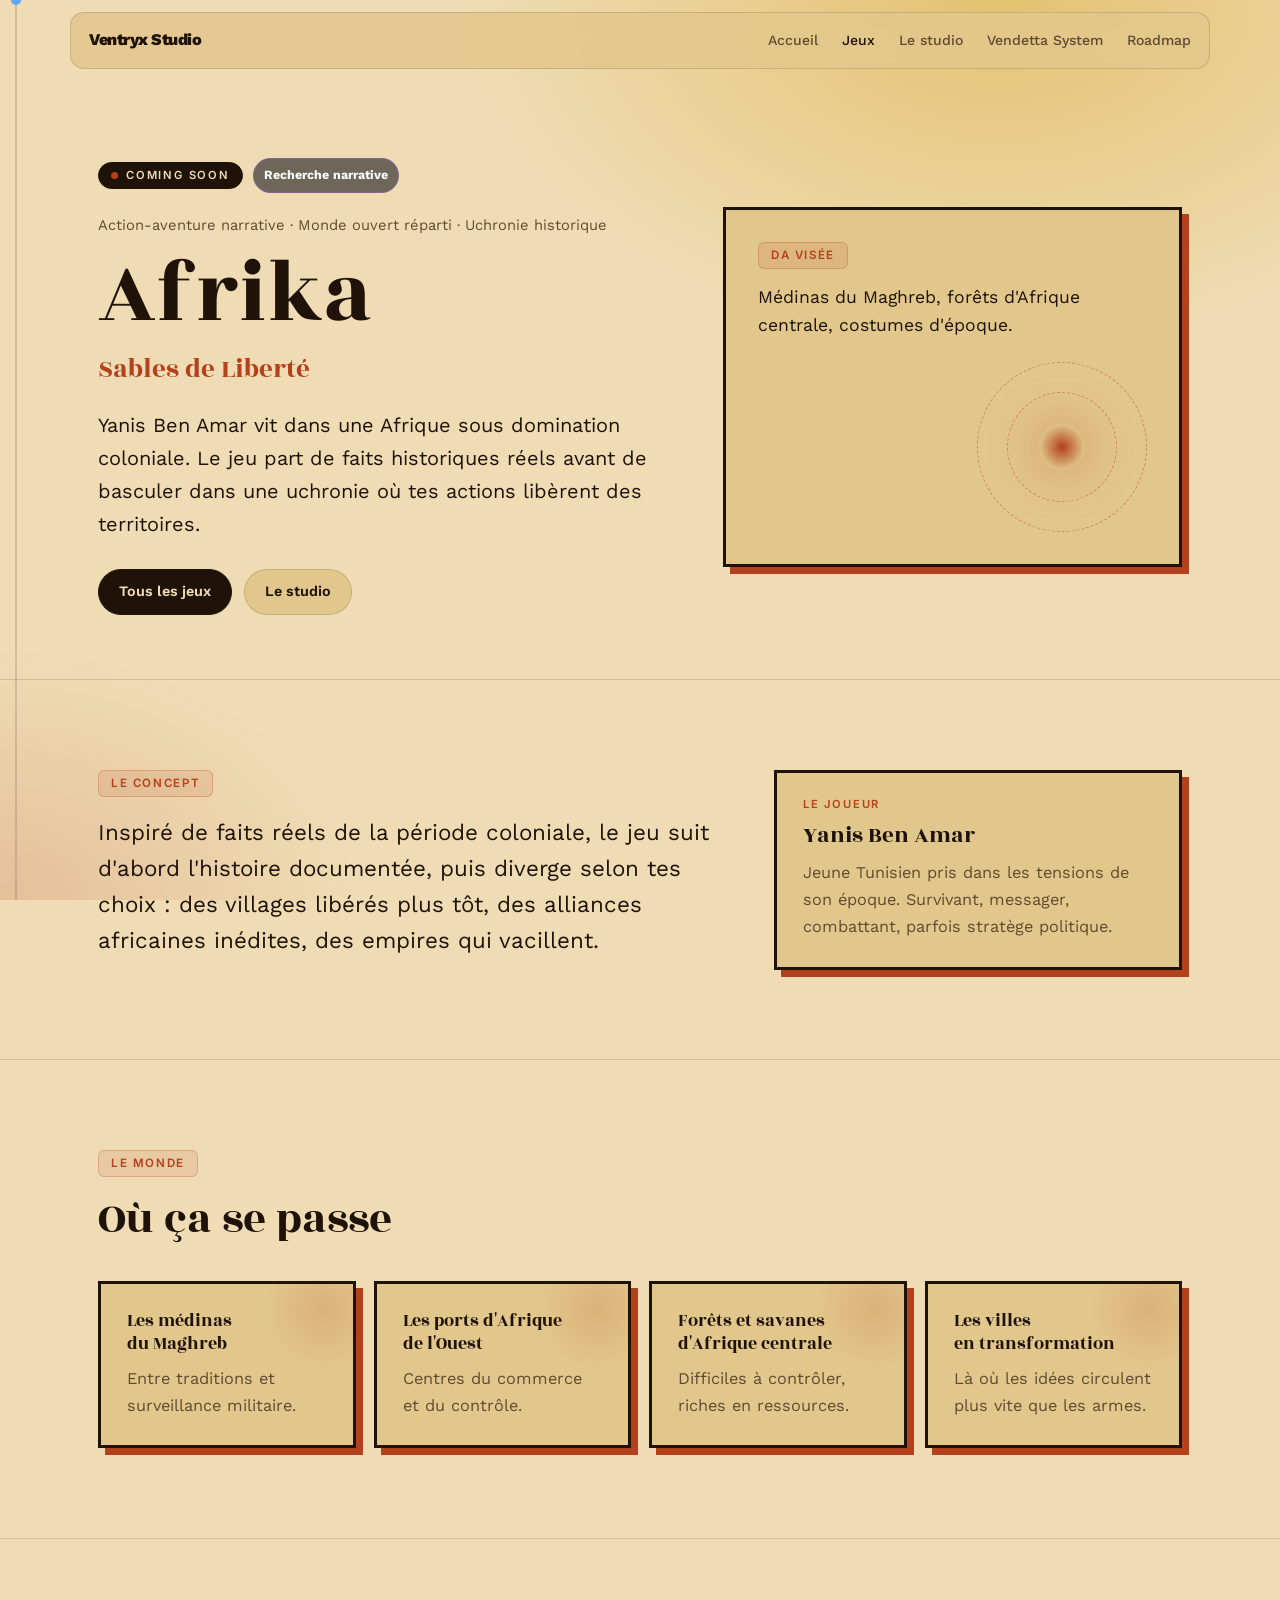
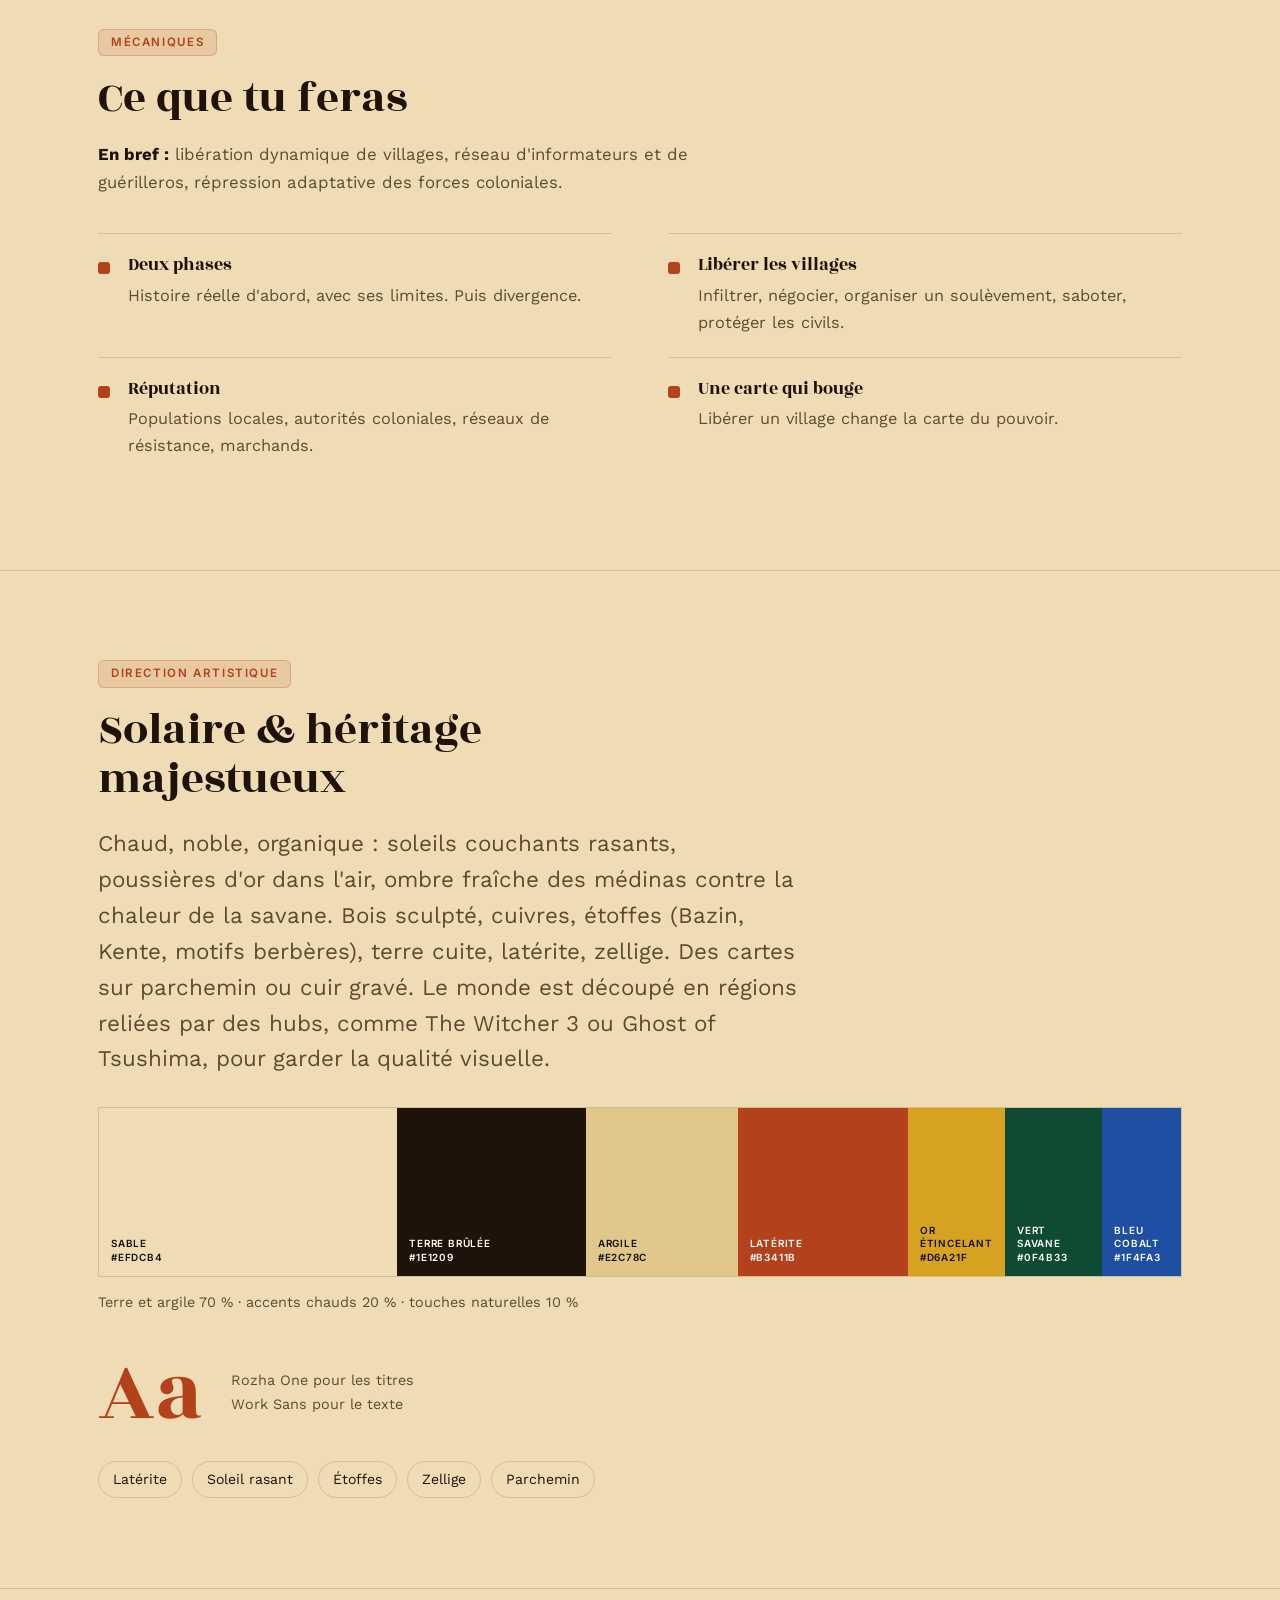
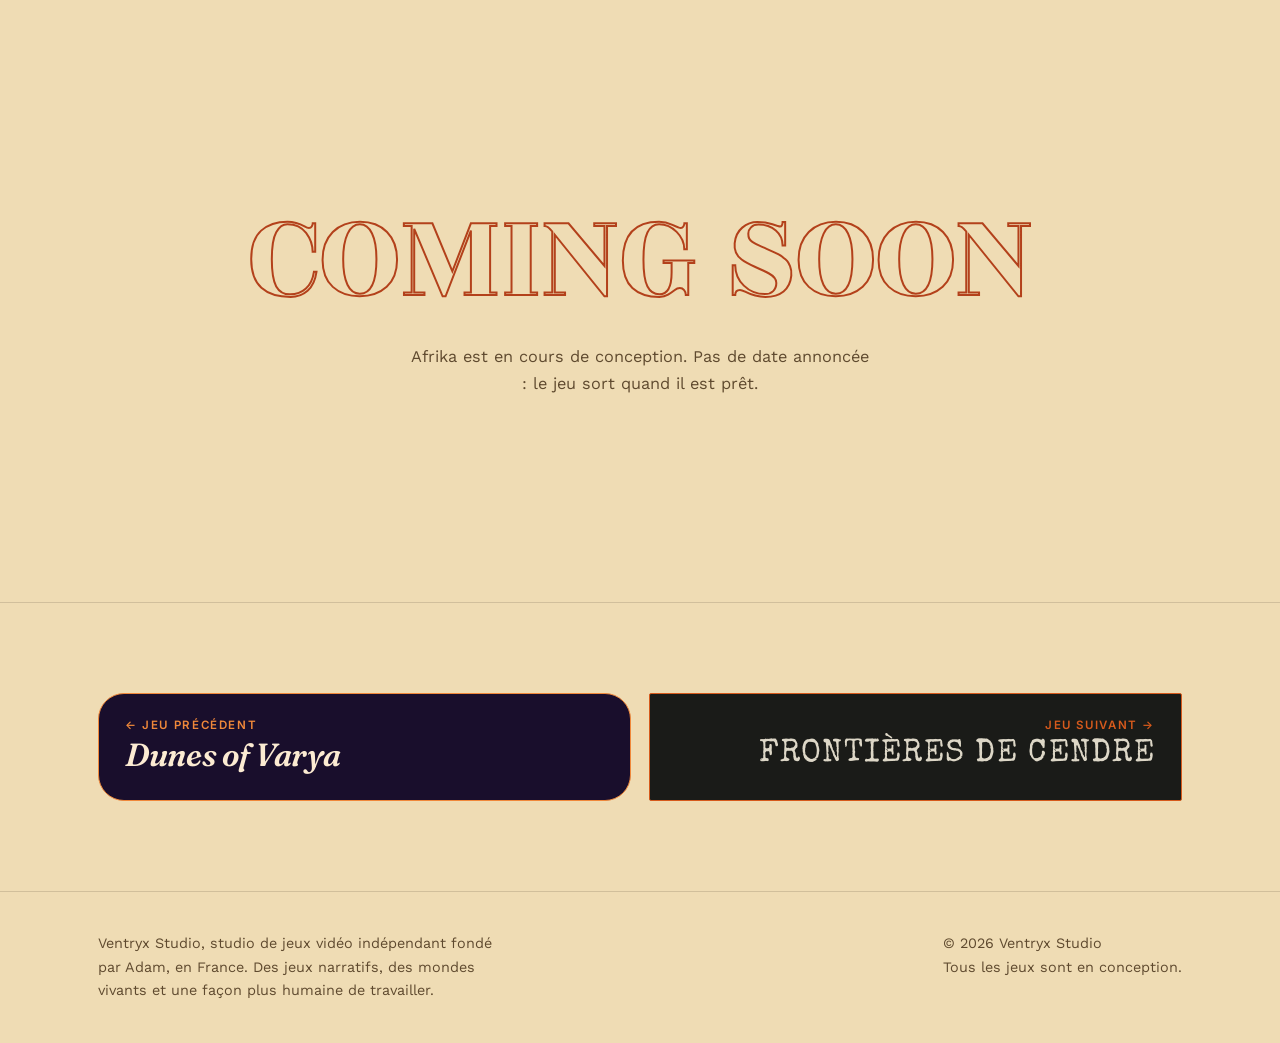
==== afrika.html @ 3425110d "release: v1.0.0 - Lancement initial du site Ventryx Studio" ====
<!doctype html>
<html lang="fr"><head><meta charset="utf-8"><meta name="viewport" content="width=device-width,initial-scale=1,viewport-fit=cover"><title>Afrika · Ventryx Studio</title>
<meta name="description" content="Yanis Ben Amar vit dans une Afrique sous domination coloniale. Le jeu part de faits historiques réels avant de basculer dans une uchronie où tes actions libèrent des territoires.">
<link rel="preconnect" href="https://fonts.googleapis.com"><link rel="preconnect" href="https://fonts.gstatic.com" crossorigin>
<link rel="stylesheet" href="https://fonts.googleapis.com/css2?family=Inter:wght@400;500;600;700;800&family=Playfair+Display:ital,wght@0,900;1,900&family=Barlow:wght@400;500;600&family=Cinzel:wght@600;800&family=EB+Garamond:wght@400;500&family=Marcellus&family=Amiri:wght@400;700&family=Rozha+One&family=Work+Sans:wght@400;500;600&family=Fraunces:ital,opsz,wght@0,9..144,600;1,9..144,600&family=Manrope:wght@400;500;700&family=Special+Elite&family=Source+Serif+4:wght@400;600&family=DotGothic16&family=Zen+Kaku+Gothic+New:wght@400;500;700&family=Syncopate:wght@700&family=Instrument+Sans:wght@400;500;600&display=swap">
<link rel="stylesheet" href="style.css">
</head><body class="t-afrika"><div class="thread" aria-hidden="true"><i></i><b></b></div><div class="bubbles" aria-hidden="true"></div><div class="atmo" aria-hidden="true"></div><header class="top"><div class="wrap"><a class="brand" href="index.html">Ventryx Studio</a><nav class="nav" aria-label="Navigation"><a href="index.html">Accueil</a><a href="index.html#jeux" aria-current="page">Jeux</a><a href="studio.html">Le studio</a><a href="studio.html#vendetta">Vendetta System</a><a href="studio.html#roadmap">Roadmap</a></nav></div></header>
<main>
<section class="wrap hero">
 <div><div class="row"><span class="pill cs">Coming soon</span><span class="st world">Recherche narrative</span></div>
 <p class="genre">Action-aventure narrative · Monde ouvert réparti · Uchronie historique</p>
 <h1 class="title">Afrika</h1><p class="sub">Sables de Liberté</p>
 <p class="pitch">Yanis Ben Amar vit dans une Afrique sous domination coloniale. Le jeu part de faits historiques réels avant de basculer dans une uchronie où tes actions libèrent des territoires.</p>
 <div class="btns"><a class="btn main" href="index.html#jeux">Tous les jeux</a><a class="btn" href="studio.html">Le studio</a></div></div>
 <aside class="panel"><span class="eyebrow lab">DA visée</span><q>Médinas du Maghreb, forêts d&#x27;Afrique centrale, costumes d&#x27;époque.</q><div class="fx" aria-hidden="true"><span class="r1"></span><span class="r2"></span><span class="core"></span></div></aside>
</section>
<section class="sec"><div class="wrap two">
 <div class="reveal"><span class="eyebrow label">Le concept</span><p class="lead">Inspiré de faits réels de la période coloniale, le jeu suit d&#x27;abord l&#x27;histoire documentée, puis diverge selon tes choix : des villages libérés plus tôt, des alliances africaines inédites, des empires qui vacillent.</p></div>
 <div class="box reveal"><h3>Le joueur</h3><strong>Yanis Ben Amar</strong><p>Jeune Tunisien pris dans les tensions de son époque. Survivant, messager, combattant, parfois stratège politique.</p></div>
</div></section>
<section class="sec"><div class="wrap"><span class="eyebrow label">Le monde</span><h2 class="h2">Où ça se passe</h2><div class="grid"><article class="card reveal"><h3>Les médinas du Maghreb</h3><p>Entre traditions et surveillance militaire.</p></article><article class="card reveal"><h3>Les ports d&#x27;Afrique de l&#x27;Ouest</h3><p>Centres du commerce et du contrôle.</p></article><article class="card reveal"><h3>Forêts et savanes d&#x27;Afrique centrale</h3><p>Difficiles à contrôler, riches en ressources.</p></article><article class="card reveal"><h3>Les villes en transformation</h3><p>Là où les idées circulent plus vite que les armes.</p></article></div></div></section>
<section class="sec"><div class="wrap"><span class="eyebrow label">Mécaniques</span><h2 class="h2">Ce que tu feras</h2><p class="mech"><strong>En bref :</strong> libération dynamique de villages, réseau d&#x27;informateurs et de guérilleros, répression adaptative des forces coloniales.</p><ul class="pillars"><li class="reveal"><div><b>Deux phases</b><span>Histoire réelle d&#x27;abord, avec ses limites. Puis divergence.</span></div></li><li class="reveal"><div><b>Libérer les villages</b><span>Infiltrer, négocier, organiser un soulèvement, saboter, protéger les civils.</span></div></li><li class="reveal"><div><b>Réputation</b><span>Populations locales, autorités coloniales, réseaux de résistance, marchands.</span></div></li><li class="reveal"><div><b>Une carte qui bouge</b><span>Libérer un village change la carte du pouvoir.</span></div></li></ul></div></section>
<section class="sec"><div class="wrap"><span class="eyebrow label">Direction artistique</span><h2 class="h2">Solaire &amp; héritage majestueux</h2>
 <p class="lead reveal" style="margin-top:22px;color:var(--mute)">Chaud, noble, organique : soleils couchants rasants, poussières d&#x27;or dans l&#x27;air, ombre fraîche des médinas contre la chaleur de la savane. Bois sculpté, cuivres, étoffes (Bazin, Kente, motifs berbères), terre cuite, latérite, zellige. Des cartes sur parchemin ou cuir gravé. Le monde est découpé en régions reliées par des hubs, comme The Witcher 3 ou Ghost of Tsushima, pour garder la qualité visuelle.</p>
 <div class="sw" role="list" aria-label="Palette"><div style="--w:30;background:#efdcb4;color:#111"><span>Sable</span><span>#efdcb4</span></div><div style="--w:18;background:#1e1209;color:#fff"><span>Terre brûlée</span><span>#1e1209</span></div><div style="--w:14;background:#e2c78c;color:#111"><span>Argile</span><span>#e2c78c</span></div><div style="--w:16;background:#b3411b;color:#fff"><span>Latérite</span><span>#b3411b</span></div><div style="--w:8;background:#d6a21f;color:#111"><span>Or étincelant</span><span>#d6a21f</span></div><div style="--w:8;background:#0f4b33;color:#fff"><span>Vert savane</span><span>#0f4b33</span></div><div style="--w:6;background:#1f4fa3;color:#fff"><span>Bleu cobalt</span><span>#1f4fa3</span></div></div><p class="split">Terre et argile 70 % · accents chauds 20 % · touches naturelles 10 %</p>
 <div class="spec-type"><div class="aa">Aa</div><div class="fn">Rozha One pour les titres<br>Work Sans pour le texte</div></div><div class="chips"><span>Latérite</span><span>Soleil rasant</span><span>Étoffes</span><span>Zellige</span><span>Parchemin</span></div></div></section>
<section class="sec"><div class="wrap soon"><p class="big">Coming soon</p><p>Afrika est en cours de conception. Pas de date annoncée : le jeu sort quand il est prêt.</p></div></section>
<section class="sec"><div class="wrap adj"><a href="dunes-of-varya.html" style="--bg:#190e2c;--bg2:#2a1748;--fg:#fcebd2;--mute:#bda6b9;--a1:#f0883a;--a2:#ffcf6b;--line:color-mix(in srgb,#fcebd2 14%,transparent);--f-display:'Fraunces',Georgia,serif;--f-body:'Manrope',Georgia,serif;--r:26px;--bd:1px solid color-mix(in srgb,var(--a2) 28%,transparent);--tt:none;--ls:-.01em;--fw:600;--fs:italic"><span class="mono">← Jeu précédent</span><strong>Dunes of Varya</strong></a><a href="frontieres-de-cendre.html" style="--bg:#1a1b18;--bg2:#262720;--fg:#ddd7c7;--mute:#928f7f;--a1:#d65a1c;--a2:#8f9560;--line:color-mix(in srgb,#ddd7c7 14%,transparent);--f-display:'Special Elite',Georgia,serif;--f-body:'Source Serif 4',Georgia,serif;--r:2px;--bd:1px dashed color-mix(in srgb,var(--fg) 40%,transparent);--tt:uppercase;--ls:.04em;--fw:400;--fs:normal"><span class="mono">Jeu suivant →</span><strong>Frontières de Cendre</strong></a></div></section>
</main><footer class="foot"><div class="wrap"><p>Ventryx Studio, studio de jeux vidéo indépendant fondé par Adam, en France. Des jeux narratifs, des mondes vivants et une façon plus humaine de travailler.</p><p>© 2026 Ventryx Studio<br>Tous les jeux sont en conception.</p></div></footer><script src="app.js"></script></body></html>
---- style.css ----
/* DA du studio = celle du portfolio : noir mat, Inter, cartes sobres, pastilles de statut */
:root{color-scheme:dark;--bg:#09090b;--bg2:#18181b;--fg:#fafafa;--mute:#a1a1aa;--line:#27272a;--a1:#60a5fa;--a2:#fafafa;--thread:#60a5fa;
--f-display:'Inter',system-ui,sans-serif;--f-body:'Inter',system-ui,sans-serif;--r:12px;--bd:1px solid var(--line);--tt:none;--ls:-.02em;--fw:800;--fs:normal}
*{box-sizing:border-box}
html{scroll-behavior:smooth}
body{margin:0;background:var(--bg);color:var(--fg);font:400 1.02rem/1.65 var(--f-body);-webkit-font-smoothing:antialiased;overflow-x:hidden;position:relative}
a{color:inherit;text-decoration:none}
:focus-visible{outline:2px solid var(--a1);outline-offset:3px}
.wrap{max-width:1180px;margin-inline:auto;padding-inline:clamp(22px,5vw,48px);position:relative;z-index:2}
.mono,.eyebrow{font:600 .72rem/1 'Inter',sans-serif;letter-spacing:.14em;text-transform:uppercase}
.eyebrow{display:inline-flex;padding:7px 12px;border-radius:6px;background:color-mix(in srgb,var(--a1) 12%,transparent);color:var(--a1);border:1px solid color-mix(in srgb,var(--a1) 25%,transparent);width:fit-content}
.thread{position:fixed;z-index:60;left:clamp(6px,1.2vw,16px);top:0;bottom:0;width:2px;background:var(--line);pointer-events:none}
.thread i{position:absolute;left:0;top:0;width:100%;height:var(--p,0%);background:var(--thread);box-shadow:0 0 14px var(--thread)}
.thread b{position:absolute;left:-4px;top:var(--p,0%);width:10px;height:10px;border-radius:50%;background:var(--thread);transform:translateY(-5px)}
.atmo{position:absolute;inset:0 0 auto 0;height:100vh;max-height:900px;pointer-events:none;z-index:0;overflow:hidden}
.bubbles{position:fixed;inset:0;pointer-events:none;z-index:1;overflow:hidden}
.bubble{position:absolute;bottom:-80px;border-radius:50%;background:radial-gradient(circle at 32% 28%,rgba(255,255,255,.13),rgba(255,255,255,.02) 62%,transparent 72%);border:1px solid color-mix(in srgb,var(--a1) 40%,transparent);animation:rise linear infinite;will-change:transform}
@keyframes rise{0%{transform:translate3d(0,0,0)}50%{transform:translate3d(var(--dx,20px),-60vh,0)}100%{transform:translate3d(calc(var(--dx,20px)*-.6),-125vh,0)}}
.top{position:sticky;top:env(safe-area-inset-top,0px);z-index:50;padding:12px 0}
.top .wrap{display:flex;align-items:center;justify-content:space-between;gap:16px;flex-wrap:wrap;background:color-mix(in srgb,var(--bg2) 86%,transparent);backdrop-filter:blur(12px);border:1px solid var(--line);border-radius:14px;padding:10px 18px;max-width:calc(1180px - 40px);width:calc(100% - 32px)}
.brand{font-weight:800;letter-spacing:-.03em;white-space:nowrap}
.nav{display:flex;gap:clamp(12px,2.4vw,24px);flex-wrap:wrap}
.nav a{font-size:.88rem;font-weight:500;color:var(--mute);padding-block:6px;transition:color .2s}
.nav a:hover,.nav a[aria-current]{color:var(--fg)}
.st{display:inline-flex;align-items:center;padding:6px 10px;border-radius:999px;font-weight:700;font-size:.78rem;border:1px solid var(--line);background:rgba(24,24,27,.6);color:#fafafa;white-space:nowrap}
.st.priority{border-color:rgba(216,107,60,.6)}.st.search{border-color:rgba(90,120,220,.55)}.st.world{border-color:rgba(140,100,200,.55)}.st.code{border-color:rgba(33,143,80,.5)}.st.hw{border-color:rgba(60,130,170,.55)}.st.learning{border-color:rgba(120,120,120,.55)}
.pill.cs{display:inline-flex;align-items:center;gap:8px;font:600 .7rem/1 'Inter',sans-serif;letter-spacing:.16em;text-transform:uppercase;border:1px solid var(--a1);color:var(--a1);padding:7px 12px;border-radius:999px;white-space:nowrap}
.pill.cs::before{content:"";width:7px;height:7px;border-radius:50%;background:var(--a1);animation:pulse 2s ease-in-out infinite}
@keyframes pulse{50%{opacity:.25}}
@keyframes spin{to{transform:rotate(360deg)}}
.title,.h2,.card h3{font-family:var(--f-display);text-transform:var(--tt);letter-spacing:var(--ls);font-weight:var(--fw);font-style:var(--fs);text-wrap:balance;margin:0}
.hero{display:grid;grid-template-columns:minmax(0,1.1fr) minmax(0,.9fr);gap:clamp(28px,5vw,64px);align-items:center;padding-block:clamp(36px,6vw,80px) clamp(36px,5vw,64px)}
.hero .row{display:flex;gap:10px;align-items:center;flex-wrap:wrap;margin-bottom:20px}
.genre{color:var(--mute);font-size:.92rem;margin:0 0 14px}
.title{font-size:clamp(2.5rem,7.4vw,5.6rem);line-height:.98;overflow-wrap:anywhere}
.sub{font:var(--fw) clamp(1.1rem,2.6vw,1.7rem)/1.2 var(--f-display);font-style:var(--fs);text-transform:var(--tt);letter-spacing:var(--ls);color:var(--a1);margin:14px 0 0}
.pitch{font-size:clamp(1.05rem,1.8vw,1.25rem);max-width:46ch;margin:24px 0 0;color:var(--fg)}
.btns{display:flex;gap:12px;flex-wrap:wrap;margin-top:28px}
.btn{display:inline-flex;align-items:center;min-height:46px;padding:0 20px;border-radius:999px;border:1px solid var(--line);background:var(--bg2);font-weight:600;font-size:.9rem;transition:transform .25s,border-color .25s}
.btn.main{background:var(--fg);color:var(--bg);border-color:var(--fg)}
.btn:hover{transform:translateY(-2px);border-color:var(--a1)}
.panel{position:relative;background:var(--bg2);border:var(--bd);border-radius:var(--r);padding:clamp(22px,3vw,32px);overflow:hidden;min-width:0}
.panel .lab{color:var(--a1);margin-bottom:14px;display:block}
.panel q{display:block;font-size:1.1rem;line-height:1.6;quotes:none}
.panel p{margin:16px 0 0;color:var(--mute);font-size:.92rem}
.fx{position:relative;height:170px;margin-top:22px}
.fx span{position:absolute;border-radius:50%}
.r1{inset:0 0 0 auto;width:170px;border:1px solid color-mix(in srgb,var(--a1) 45%,transparent);animation:spin 30s linear infinite}
.r2{inset:30px 30px 30px auto;width:110px;border:1px solid color-mix(in srgb,var(--a1) 45%,transparent);animation:spin 20s linear infinite reverse}
.core{inset:62px 62px 62px auto;width:46px;background:radial-gradient(circle,var(--a1),transparent 72%);box-shadow:0 0 50px color-mix(in srgb,var(--a1) 45%,transparent)}
.sec{border-top:1px solid var(--line);padding-block:clamp(44px,7vw,92px)}
.label{display:block;margin-bottom:18px}
.h2{font-size:clamp(1.6rem,4vw,2.8rem);line-height:1.1;max-width:24ch}
.lead{font-size:clamp(1.1rem,2vw,1.4rem);line-height:1.6;max-width:50ch;margin:0}
.two{display:grid;grid-template-columns:minmax(0,1.5fr) minmax(0,1fr);gap:clamp(28px,5vw,72px);align-items:start}
.box,.card{background:var(--bg2);border:var(--bd);border-radius:var(--r);padding:26px;min-width:0;position:relative;overflow:hidden}
.box h3{font:600 .7rem/1 'Inter',sans-serif;letter-spacing:.16em;text-transform:uppercase;color:var(--a1);margin:0 0 12px}
.box strong{display:block;font:var(--fw) 1.45rem/1.2 var(--f-display);font-style:var(--fs);text-transform:var(--tt);letter-spacing:var(--ls);margin-bottom:10px}
.box p,.card p{margin:0;color:var(--mute)}
.grid{display:grid;grid-template-columns:repeat(auto-fit,minmax(min(100%,250px),1fr));gap:18px;margin-top:36px}
.card h3{font-size:1.15rem;line-height:1.25;margin:0 0 10px}
.card::after{content:"";position:absolute;right:-30px;top:-34px;width:120px;height:120px;border-radius:50%;background:radial-gradient(circle,color-mix(in srgb,var(--a1) 24%,transparent),transparent 70%);transition:transform .5s,opacity .5s;opacity:.7;pointer-events:none}
.card:hover::after{transform:scale(1.6);opacity:1}
.card,.box{transition:transform .35s ease,border-color .3s,box-shadow .35s}
.card:hover{transform:translateY(-5px);border-color:var(--a1);box-shadow:0 14px 34px -14px rgba(0,0,0,.6)}
.js .reveal{opacity:0;transform:translateY(26px)}
.js .reveal.in{opacity:1;transform:none;transition:opacity .7s ease var(--d,0s),transform .7s ease var(--d,0s),border-color .3s,box-shadow .35s}
.js .reveal.in:hover{transform:translateY(-5px)}
.pillars{list-style:none;margin:36px 0 0;padding:0;display:grid;grid-template-columns:repeat(auto-fit,minmax(min(100%,420px),1fr));gap:0 56px}
.pillars li{padding-block:20px;border-top:1px solid var(--line);display:grid;grid-template-columns:auto minmax(0,1fr);gap:18px;transition:padding-left .3s}
.pillars li:hover{padding-left:10px}
.pillars li::before{content:"";width:12px;height:12px;margin-top:.5em;background:var(--a1);border-radius:3px;transition:transform .4s}
.pillars li:hover::before{transform:rotate(90deg) scale(1.3)}
.pillars b{display:block;font:var(--fw) 1.1rem/1.3 var(--f-display);font-style:var(--fs);text-transform:var(--tt);letter-spacing:var(--ls);margin-bottom:6px}
.pillars span{color:var(--mute)}
.mech{font-size:1.05rem;color:var(--mute);max-width:60ch;margin:18px 0 0}
.mech strong{color:var(--fg)}
.sw{display:flex;gap:0;border:1px solid var(--line);margin-top:30px;min-height:170px}
.sw div{flex:var(--w) 1 0;min-width:0;padding:12px;display:flex;flex-direction:column;justify-content:flex-end;gap:2px;font:600 .62rem/1.3 'Inter',sans-serif;letter-spacing:.08em;text-transform:uppercase;overflow-wrap:anywhere;transition:flex-grow .5s cubic-bezier(.2,.8,.2,1)}
.sw div:hover{flex-grow:calc(var(--w)*2.4)}
.split{margin:14px 0 0;color:var(--mute);font-size:.9rem}
.spec-type{margin-top:34px;display:flex;gap:28px;align-items:center;flex-wrap:wrap}
.spec-type .aa{font:var(--fw) clamp(3rem,8vw,5.5rem)/1 var(--f-display);font-style:var(--fs);color:var(--a1)}
.spec-type .fn{color:var(--mute);font-size:.9rem}
.chips{display:flex;gap:10px;flex-wrap:wrap;margin-top:24px}
.chips span{border:1px solid var(--line);padding:6px 14px;border-radius:999px;font-size:.88rem;transition:transform .25s,border-color .25s,background .25s}
.chips span:hover{transform:translateY(-3px);border-color:var(--a1);background:color-mix(in srgb,var(--a1) 12%,transparent)}
.soon{text-align:center;padding-block:clamp(54px,9vw,120px)}
.soon .big{font:var(--fw) clamp(2.6rem,10vw,8rem)/1 var(--f-display);font-style:var(--fs);letter-spacing:var(--ls);text-transform:uppercase;color:transparent;-webkit-text-stroke:2px var(--a1);margin:0;overflow-wrap:anywhere}
.soon p{max-width:46ch;margin:22px auto 0;color:var(--mute)}
.soon .note{max-width:60ch;margin-top:26px;padding:16px 20px;border:1px solid var(--line);border-radius:var(--r);font-size:.92rem;text-align:left}
.vtag{display:inline-block;margin-top:22px;font:600 .68rem/1 'Inter',sans-serif;letter-spacing:.14em;text-transform:uppercase;color:var(--a2);border:1px solid color-mix(in srgb,var(--a2) 50%,transparent);padding:7px 10px;border-radius:6px}
.adj{display:grid;grid-template-columns:repeat(2,minmax(0,1fr));gap:18px}
.adj a{display:flex;flex-direction:column;gap:6px;padding:26px;background:var(--bg);color:var(--fg);border:1px solid var(--a1);border-radius:var(--r);min-width:0;transition:transform .25s}
.adj a:hover{transform:translateY(-4px)}
.adj a .mono{color:var(--a1)}
.adj a strong{font:var(--fw) clamp(1.3rem,3vw,2rem)/1.15 var(--f-display);text-transform:var(--tt);letter-spacing:var(--ls);font-style:var(--fs);overflow-wrap:anywhere}
.adj a:last-child{text-align:right;align-items:flex-end}
.foot{border-top:1px solid var(--line);padding-block:40px;color:var(--mute);font-size:.9rem;position:relative;z-index:2}
.foot .wrap{display:flex;gap:24px;justify-content:space-between;flex-wrap:wrap}
.foot p{margin:0;max-width:46ch}
/* accueil + studio */
.h-hero{padding-block:clamp(48px,8vw,100px) clamp(30px,5vw,56px)}
.hh{display:grid;grid-template-columns:minmax(0,1.3fr) minmax(0,.7fr);gap:clamp(24px,4vw,56px);align-items:center}
.h-hero h1,.studio-hero h1{font:800 clamp(2.2rem,6.8vw,5.4rem)/1 'Inter',sans-serif;letter-spacing:-.045em;margin:22px 0 0;text-wrap:balance;max-width:16ch}
.h-hero h1 em{font-style:normal;color:var(--a1)}
.h-hero p.t,.studio-hero p.t{font-size:clamp(1.05rem,1.9vw,1.3rem);max-width:46ch;margin:26px 0 0;color:var(--mute)}
.metrics{display:grid;grid-template-columns:repeat(3,minmax(0,1fr));gap:14px;margin-top:34px}
.metric{background:var(--bg2);border:1px solid var(--line);border-radius:12px;padding:16px;transition:transform .3s,border-color .3s}
.metric:hover{transform:translateY(-4px);border-color:#3f3f46}
.metric strong{display:block;font-size:1.8rem;letter-spacing:-.03em}
.metric span{color:var(--mute);font-size:.85rem}
.gg{display:grid;grid-template-columns:repeat(auto-fit,minmax(min(100%,330px),1fr));gap:20px;margin-top:22px}
.gg.one{grid-template-columns:minmax(0,1fr)}
.grp{margin:44px 0 0;font:700 1.15rem 'Inter',sans-serif;letter-spacing:-.02em}
.gcard{position:relative;display:flex;flex-direction:column;gap:12px;padding:26px;background:radial-gradient(70% 60% at 0 0,color-mix(in srgb,var(--a1) 18%,transparent),transparent 70%),var(--bg);color:var(--fg);border:1px solid color-mix(in srgb,var(--a1) 35%,transparent);border-radius:14px;overflow:hidden;min-width:0;transition:transform .3s,border-color .3s,box-shadow .3s}
.gcard:hover{transform:translateY(-6px);border-color:var(--a1);box-shadow:0 16px 40px -16px color-mix(in srgb,var(--a1) 50%,transparent)}
.gcard .gt{font:var(--fw) clamp(1.5rem,3vw,2.1rem)/1.08 var(--f-display);font-style:var(--fs);text-transform:var(--tt);letter-spacing:var(--ls);overflow-wrap:anywhere}
.gcard .gt small{display:block;font-size:.6em;color:var(--a1);margin-top:4px}
.gcard .tg{font:600 .72rem/1.4 'Inter',sans-serif;letter-spacing:.1em;text-transform:uppercase;color:var(--a1)}
.gcard p{margin:0;color:var(--fg);opacity:.86;font-size:.96rem}
.gcard .meta{font-size:.88rem;opacity:.7}
.gcard .meta b{opacity:1;color:var(--fg)}
.gcard .go{margin-top:auto;font-weight:700;font-size:.88rem;color:var(--a1);transition:letter-spacing .3s}
.gcard:hover .go{letter-spacing:.06em}
.gcard .top2{display:flex;gap:8px;flex-wrap:wrap;align-items:center}
.band{background:var(--bg2);border-block:1px solid var(--line)}
.h2.s,.sec .h2.s{font-family:'Inter',sans-serif;font-weight:800;letter-spacing:-.035em;text-transform:none;font-style:normal}
.three{display:grid;grid-template-columns:repeat(auto-fit,minmax(min(100%,270px),1fr));gap:18px;margin-top:34px}
.three .card h3{font:700 1.1rem/1.25 'Inter',sans-serif;letter-spacing:-.01em;text-transform:none;font-style:normal}
.tl{list-style:none;margin:36px 0 0;padding:0;display:grid;gap:12px}
.tl li{display:grid;grid-template-columns:minmax(90px,150px) minmax(0,1fr);gap:20px;padding:20px 22px;border:1px solid var(--line);border-radius:12px;background:var(--bg2);transition:border-color .3s,transform .3s}
.tl li:hover{border-color:var(--a1);transform:translateX(6px)}
.tl li.now{border-color:var(--a1)}
.tl h3{font:700 1.1rem/1.2 'Inter',sans-serif;margin:0 0 6px;letter-spacing:-.01em}
.tl p{margin:0;color:var(--mute)}
.tl .y{font:800 1.6rem/1 'Inter',sans-serif;color:var(--a1);letter-spacing:-.03em}
.list{list-style:none;padding:0;margin:18px 0 0;display:grid;gap:10px}
.list li{padding:12px 14px;border:1px solid var(--line);border-radius:8px;color:var(--mute);font-size:.95rem}
.vgrid{display:grid;grid-template-columns:repeat(auto-fit,minmax(min(100%,300px),1fr));gap:18px;margin-top:28px}
.studio-hero{padding-block:clamp(48px,8vw,100px) clamp(30px,5vw,52px)}
@media (max-width:860px){
 .hero,.two,.hh{grid-template-columns:minmax(0,1fr)}
 .tl li{grid-template-columns:minmax(0,1fr);gap:6px}
 .adj{grid-template-columns:minmax(0,1fr)}.adj a:last-child{text-align:left;align-items:flex-start}
 .metrics{grid-template-columns:minmax(0,1fr)}
 .sw{flex-direction:column;min-height:0}.sw div{flex:none;min-height:56px;flex-direction:row;align-items:center;justify-content:space-between}.sw div:hover{flex-grow:0}
}
@media (prefers-reduced-motion:reduce){*,*::before,*::after{animation:none!important;transition:none!important;scroll-behavior:auto!important}.bubbles{display:none}.js .reveal{opacity:1;transform:none}}
.t-survivor-club .bubbles{display:none}
.t-afrika .bubble{border-color:rgba(30,18,9,.35);background:radial-gradient(circle at 32% 28%,rgba(255,255,255,.35),transparent 70%)}
.t-dunes-of-varya .bubble,.t-frontieres-de-cendre .bubble{border:0;width:5px!important;height:5px!important;background:var(--a1);opacity:.5}
.t-survivor-club{--bg:#06080a;--bg2:#11171a;--fg:#e4eef1;--mute:#7f929b;--a1:#6fd3c5;--a2:#ff3f6b;--line:color-mix(in srgb,#e4eef1 14%,transparent);--f-display:'DotGothic16',system-ui,sans-serif;--f-body:'Zen Kaku Gothic New',system-ui,sans-serif;--r:0;--bd:1px solid color-mix(in srgb,var(--a1) 35%,transparent);--tt:none;--ls:.02em;--fw:400;--fs:normal}

.t-survivor-club .title{text-shadow:3px 0 var(--a2),-3px 0 var(--a1);animation:glitch 4.5s steps(1) infinite}
@keyframes glitch{0%,92%,100%{text-shadow:3px 0 var(--a2),-3px 0 var(--a1);transform:none}93%{text-shadow:-7px 0 var(--a2),7px 0 var(--a1);transform:translateX(3px)}95%{text-shadow:6px 2px var(--a2),-6px -2px var(--a1);transform:translateX(-4px)}97%{transform:none}}
.t-survivor-club::after{content:"";position:fixed;inset:0;pointer-events:none;z-index:40;background:repeating-linear-gradient(0deg,rgba(255,255,255,.03) 0 1px,transparent 1px 3px)}
.t-survivor-club .atmo{background-image:url("data:image/svg+xml;utf8,<svg xmlns='http://www.w3.org/2000/svg' width='220' height='220'><filter id='n'><feTurbulence type='fractalNoise' baseFrequency='.6' numOctaves='3'/><feColorMatrix values='0 0 0 0 .5 0 0 0 0 .55 0 0 0 0 .55 0 0 0 .55 0'/></filter><rect width='220' height='220' filter='url(%23n)'/></svg>");background-color:#06080a;opacity:.5}
.t-survivor-club .atmo::before{content:"";position:absolute;left:0;right:0;top:0;height:36vh;background:linear-gradient(180deg,rgba(111,211,197,.22),transparent);animation:tube 5s steps(1) infinite}
@keyframes tube{0%,100%{opacity:1}6%{opacity:.2}8%{opacity:1}42%{opacity:.9}44%{opacity:.1}46%{opacity:1}70%{opacity:.6}}
.t-survivor-club .card{background-image:repeating-linear-gradient(0deg,rgba(111,211,197,.035) 0 1px,transparent 1px 4px)}
.t-survivor-club .fx{display:none}
.cctv{position:relative;min-height:230px;border:1px solid var(--a1);background:linear-gradient(180deg,#0b1210,#05080a);overflow:hidden;margin-top:6px}
.cctv::before{content:"";position:absolute;left:0;right:0;height:34px;background:linear-gradient(180deg,transparent,rgba(255,255,255,.1),transparent);animation:track 5s linear infinite}
@keyframes track{from{top:-40px}to{top:100%}}
.cctv .cam,.cctv .rec,.cctv .ts{position:absolute;font:400 .85rem var(--f-display);letter-spacing:.12em;color:var(--fg)}
.cctv .cam{left:14px;top:12px}.cctv .rec{right:14px;top:12px;color:var(--a2)}.cctv .rec::before{content:"● ";animation:blink 1.2s steps(1) infinite}
.cctv .ts{left:14px;bottom:12px;color:var(--mute)}
@keyframes blink{50%{opacity:0}}
.exit{position:absolute;right:18px;bottom:16px;border:2px solid var(--a1);color:var(--a1);padding:6px 14px;font:400 1.5rem var(--f-display);letter-spacing:.2em;text-shadow:0 0 12px var(--a1);box-shadow:0 0 18px rgba(111,211,197,.35),inset 0 0 12px rgba(111,211,197,.25);animation:tube 6s steps(1) infinite}
.t-ordre-d-alamut{--bg:#091413;--bg2:#112220;--fg:#efe7d3;--mute:#8fa7a1;--a1:#d0a64c;--a2:#b02a22;--line:color-mix(in srgb,#efe7d3 14%,transparent);--f-display:'Marcellus',Georgia,serif;--f-body:'Amiri',Georgia,serif;--r:0;--bd:0;--tt:uppercase;--ls:.1em;--fw:400;--fs:normal}

.t-ordre-d-alamut .card,.t-ordre-d-alamut .box{clip-path:polygon(16px 0,calc(100% - 16px) 0,100% 16px,100% calc(100% - 16px),calc(100% - 16px) 100%,16px 100%,0 calc(100% - 16px),0 16px);box-shadow:inset 0 0 0 1px color-mix(in srgb,var(--a1) 55%,transparent)}
.t-ordre-d-alamut .atmo{background:linear-gradient(rgba(143,163,173,.05) 1px,transparent 1px) 0 0/100% 56px,linear-gradient(90deg,rgba(143,163,173,.05) 1px,transparent 1px) 0 0/56px 100%,radial-gradient(60% 50% at 20% 0,rgba(208,166,76,.14),transparent 70%)}
.t-ordre-d-alamut .r1,.t-ordre-d-alamut .r2{border-radius:0;animation:spin 24s linear infinite}.t-ordre-d-alamut .r2{animation-direction:reverse;transform:rotate(45deg)}
.t-ordre-d-alamut .core{border-radius:0;transform:rotate(45deg)}
.t-vampires-decree{--bg:#12040a;--bg2:#210a14;--fg:#f1e6e0;--mute:#a58a92;--a1:#d01a35;--a2:#dcd2c2;--line:color-mix(in srgb,#f1e6e0 14%,transparent);--f-display:'Cinzel',Georgia,serif;--f-body:'EB Garamond',Georgia,serif;--r:2px;--bd:1px solid color-mix(in srgb,var(--a1) 45%,transparent);--tt:uppercase;--ls:.08em;--fw:800;--fs:normal}

.t-vampires-decree .atmo{background:radial-gradient(70% 60% at 50% 110%,rgba(208,26,53,.22),transparent 70%)}
.t-vampires-decree .atmo::before,.t-vampires-decree .atmo::after{content:"";position:absolute;width:70vw;height:46vh;border-radius:50%;filter:blur(70px);background:rgba(220,210,194,.07);animation:fog 26s ease-in-out infinite alternate}
.t-vampires-decree .atmo::before{top:6%;left:-20%}.t-vampires-decree .atmo::after{top:30%;right:-25%;animation-duration:34s;animation-direction:alternate-reverse}
@keyframes fog{to{transform:translateX(24vw)}}
.t-vampires-decree .r1,.t-vampires-decree .r2{border-color:var(--a1)}
.t-lawbreaker{--bg:#0a0b10;--bg2:#14161f;--fg:#efe9dc;--mute:#9a968c;--a1:#dcae3f;--a2:#d3213f;--line:color-mix(in srgb,#efe9dc 14%,transparent);--f-display:'Playfair Display',system-ui,sans-serif;--f-body:'Barlow',system-ui,sans-serif;--r:0;--bd:3px double color-mix(in srgb,var(--a1) 50%,transparent);--tt:uppercase;--ls:.03em;--fw:900;--fs:normal}

.t-lawbreaker .atmo{background:repeating-linear-gradient(172deg,transparent 0 46px,rgba(220,174,63,.05) 46px 52px),radial-gradient(60% 50% at 85% 0,rgba(220,174,63,.14),transparent 70%)}
.t-extraction-museum{--bg:#0c0d10;--bg2:#17191d;--fg:#efebe0;--mute:#8e8f8b;--a1:#ff3030;--a2:#c2a66a;--line:color-mix(in srgb,#efebe0 14%,transparent);--f-display:'Syncopate',system-ui,sans-serif;--f-body:'Instrument Sans',system-ui,sans-serif;--r:0;--bd:1px solid color-mix(in srgb,var(--a2) 55%,transparent);--tt:uppercase;--ls:.05em;--fw:700;--fs:normal}

.t-extraction-museum .title{font-size:clamp(1.9rem,5.4vw,4.4rem)}
.t-extraction-museum .card h3::after{content:"";display:block;width:34px;height:2px;background:var(--a1);margin-top:12px}
.t-extraction-museum .atmo{background:radial-gradient(50% 40% at 50% 0,rgba(239,235,224,.08),transparent 70%)}
.t-extraction-museum .atmo::before,.t-extraction-museum .atmo::after{content:"";position:absolute;left:-10%;right:-10%;height:2px;background:linear-gradient(90deg,transparent,var(--a1),transparent);box-shadow:0 0 14px var(--a1);opacity:.7;top:18%;transform:rotate(-8deg);animation:laser 9s ease-in-out infinite alternate}
.t-extraction-museum .atmo::after{top:48%;transform:rotate(6deg);animation-duration:13s;animation-direction:alternate-reverse}
@keyframes laser{to{top:70%}}
.t-extraction-museum .r1,.t-extraction-museum .r2{border-radius:0}
.t-dunes-of-varya{--bg:#190e2c;--bg2:#2a1748;--fg:#fcebd2;--mute:#bda6b9;--a1:#f0883a;--a2:#ffcf6b;--line:color-mix(in srgb,#fcebd2 14%,transparent);--f-display:'Fraunces',Georgia,serif;--f-body:'Manrope',Georgia,serif;--r:26px;--bd:1px solid color-mix(in srgb,var(--a2) 28%,transparent);--tt:none;--ls:-.01em;--fw:600;--fs:italic}

.t-dunes-of-varya .atmo{background:linear-gradient(180deg,rgba(42,23,72,0) 0,rgba(240,136,58,.16) 70%,rgba(255,207,107,.1) 100%),radial-gradient(50% 40% at 75% 0,rgba(255,207,107,.22),transparent 70%)}
.t-dunes-of-varya .r1,.t-dunes-of-varya .r2{border-style:dotted;border-width:2px;animation:spin 50s linear infinite}
.t-afrika{--bg:#efdcb4;--bg2:#e2c78c;--fg:#1e1209;--mute:#5f4a2f;--a1:#b3411b;--a2:#0f4b33;--line:color-mix(in srgb,#1e1209 14%,transparent);--f-display:'Rozha One',system-ui,sans-serif;--f-body:'Work Sans',system-ui,sans-serif;--r:0;--bd:3px solid var(--fg);--tt:none;--ls:0;--fw:400;--fs:normal}

.t-afrika .card,.t-afrika .box,.t-afrika .panel{box-shadow:7px 7px 0 var(--a1)}
.t-afrika .atmo{background:radial-gradient(60% 55% at 78% 0,rgba(214,162,31,.45),transparent 70%),radial-gradient(40% 40% at 0 100%,rgba(179,65,27,.18),transparent 70%)}
.t-afrika .pill.cs{color:var(--bg);background:var(--fg);border-color:var(--fg)}
.t-afrika .r1,.t-afrika .r2{border-style:dashed;animation:spin 40s linear infinite}
.t-frontieres-de-cendre{--bg:#1a1b18;--bg2:#262720;--fg:#ddd7c7;--mute:#928f7f;--a1:#d65a1c;--a2:#8f9560;--line:color-mix(in srgb,#ddd7c7 14%,transparent);--f-display:'Special Elite',Georgia,serif;--f-body:'Source Serif 4',Georgia,serif;--r:2px;--bd:1px dashed color-mix(in srgb,var(--fg) 40%,transparent);--tt:uppercase;--ls:.04em;--fw:400;--fs:normal}

.t-frontieres-de-cendre::after{content:"";position:fixed;inset:0;pointer-events:none;opacity:.1;z-index:40;background-image:url("data:image/svg+xml;utf8,<svg xmlns='http://www.w3.org/2000/svg' width='160' height='160'><filter id='n'><feTurbulence type='fractalNoise' baseFrequency='.9' numOctaves='2'/></filter><rect width='160' height='160' filter='url(%23n)'/></svg>")}
.t-frontieres-de-cendre .atmo{background:radial-gradient(60% 50% at 50% 0,rgba(221,215,199,.07),transparent 70%)}
.t-frontieres-de-cendre .stamp{position:absolute;right:18px;top:18px;transform:rotate(-7deg);border:3px solid var(--a1);color:var(--a1);padding:6px 12px;font:400 1rem var(--f-display);letter-spacing:.12em;opacity:.85}
.t-frontieres-de-cendre .coord{font:400 .8rem var(--f-display);letter-spacing:.1em;color:var(--mute);margin-top:14px}
.t-frontieres-de-cendre .r1,.t-frontieres-de-cendre .r2{border-style:dashed;animation:spin 60s linear infinite}
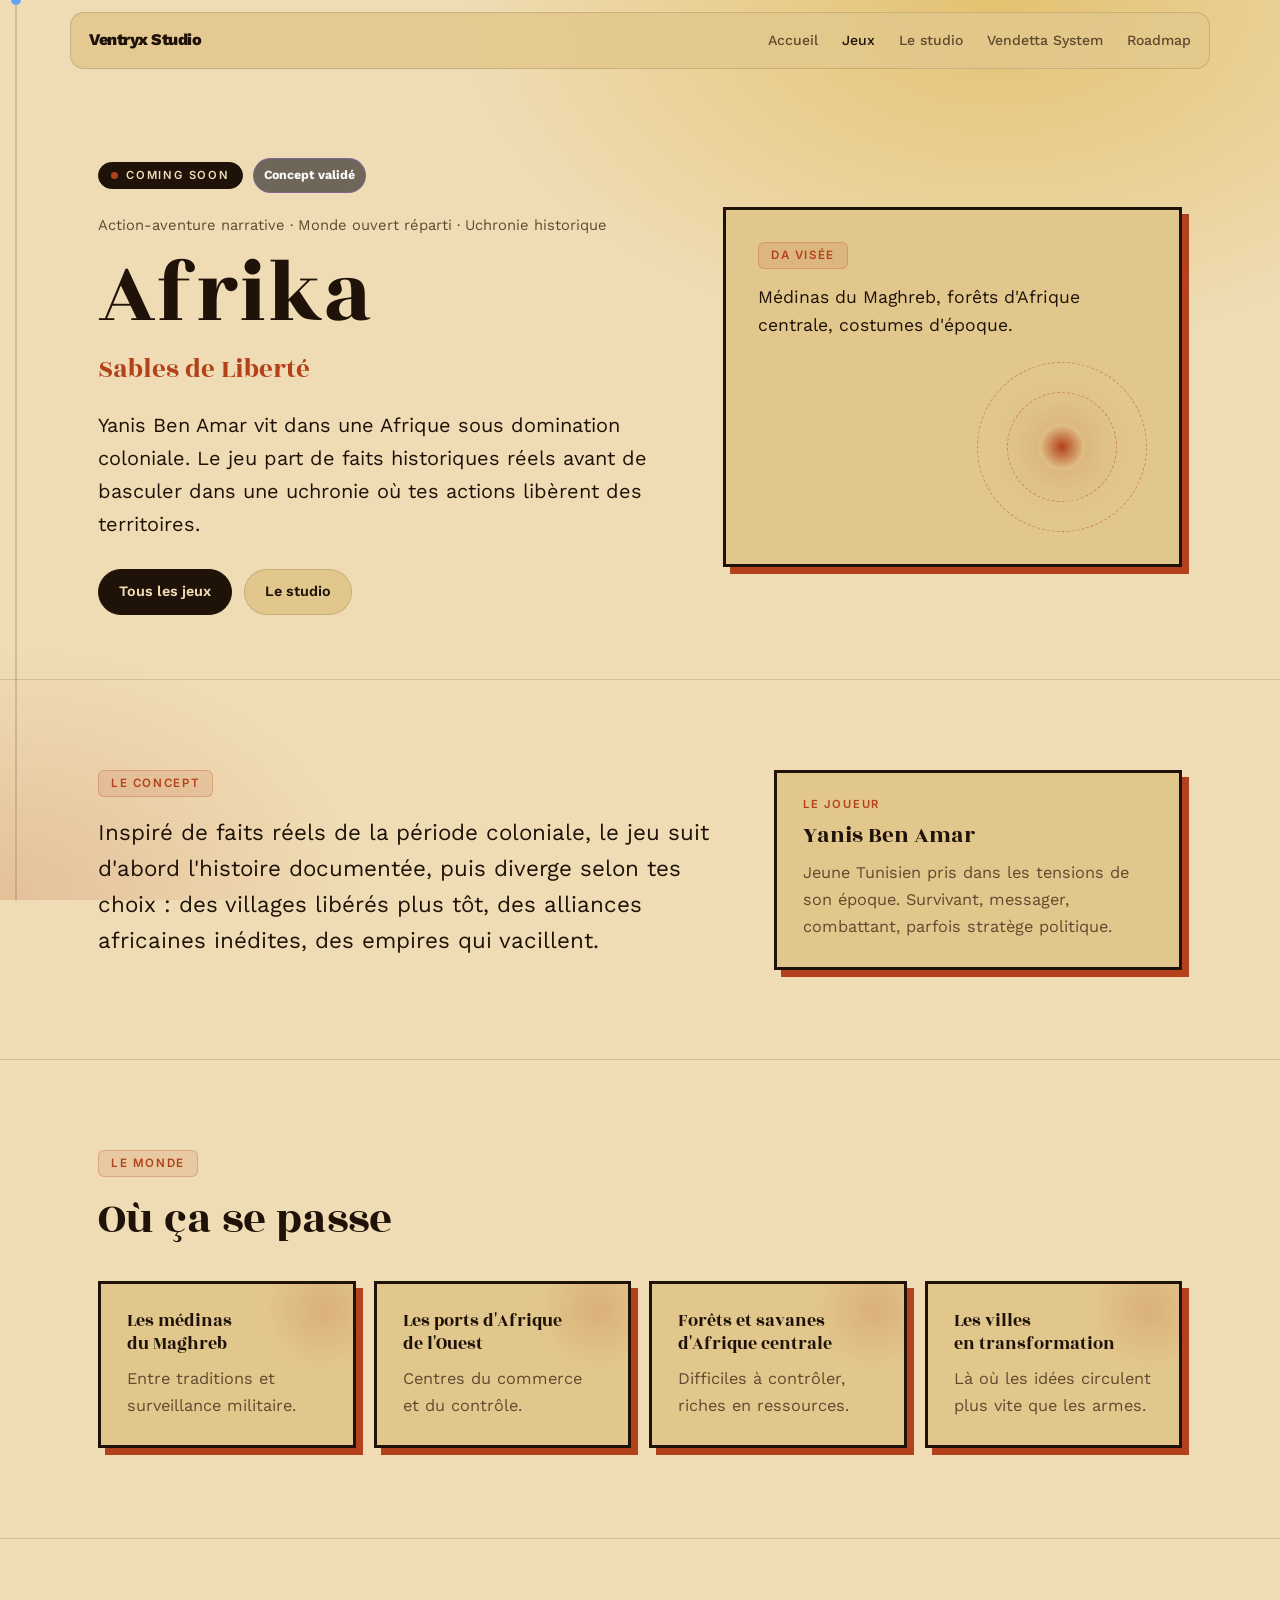
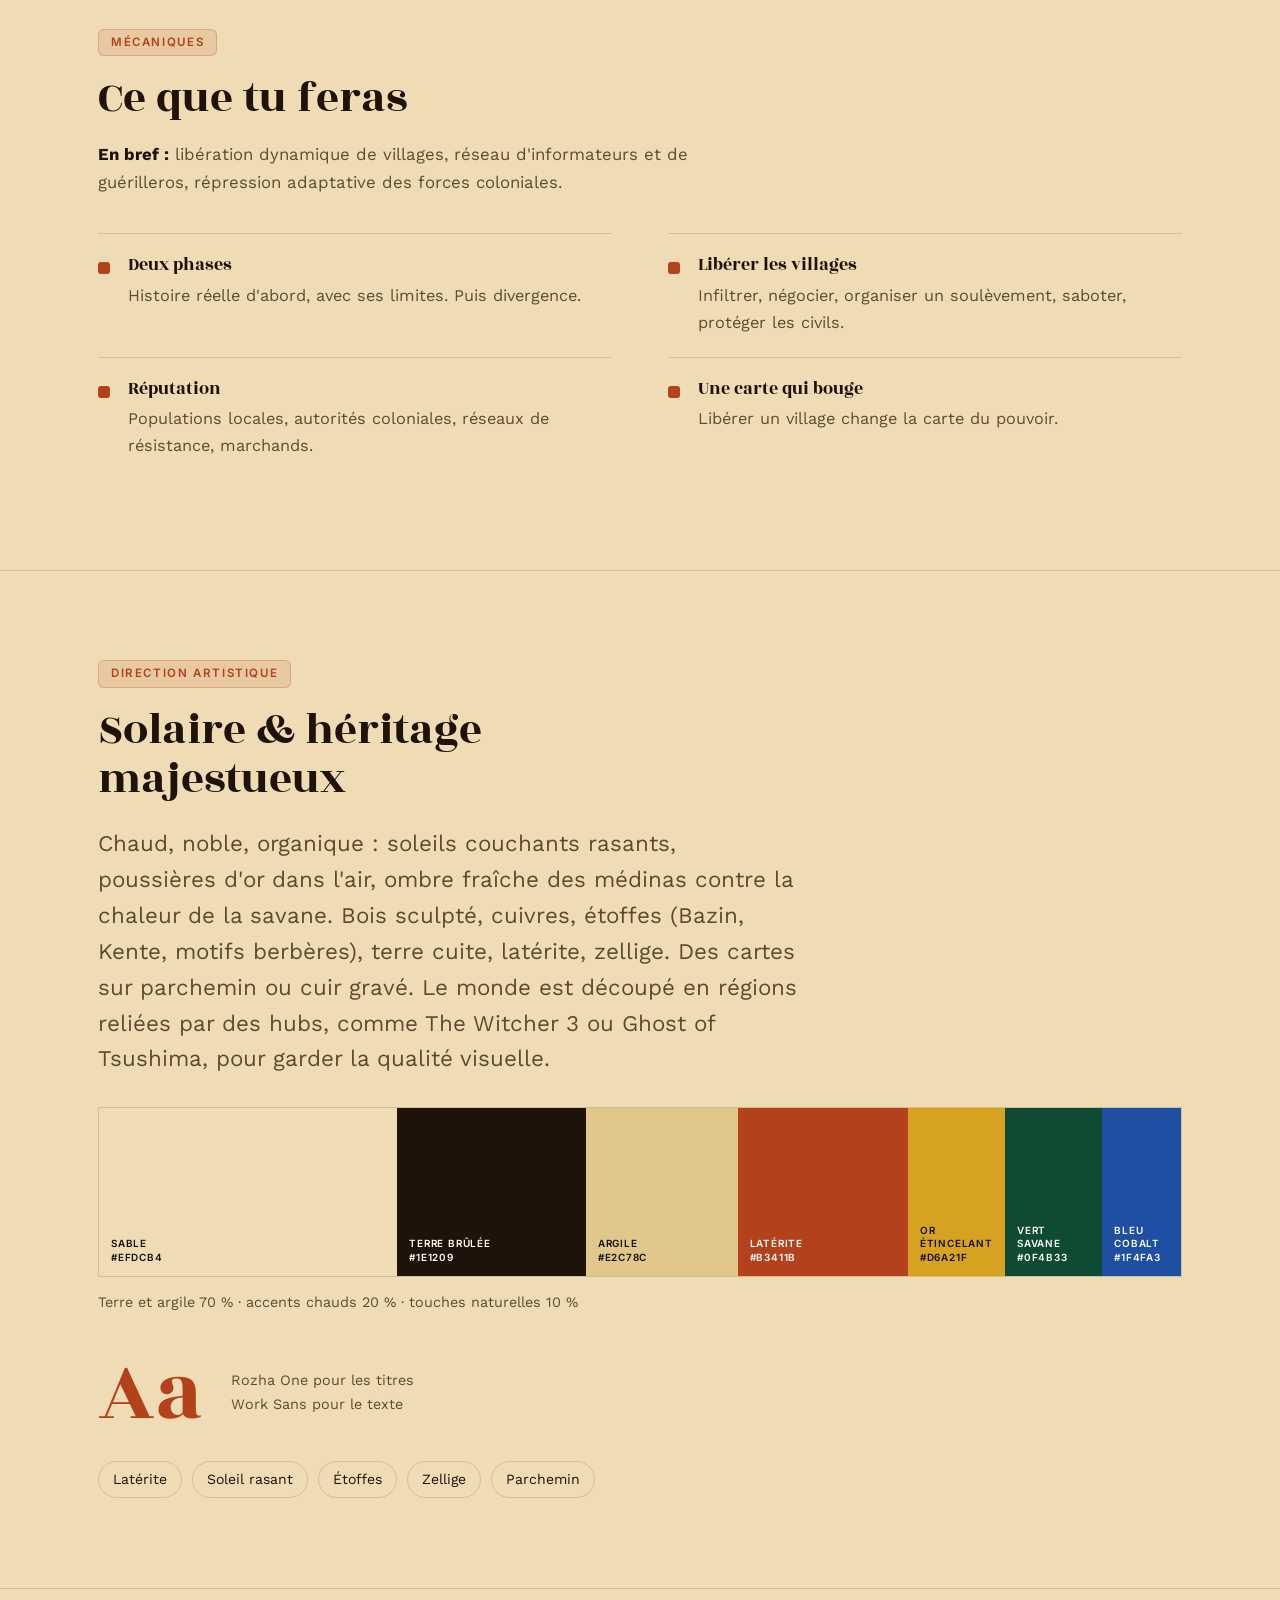
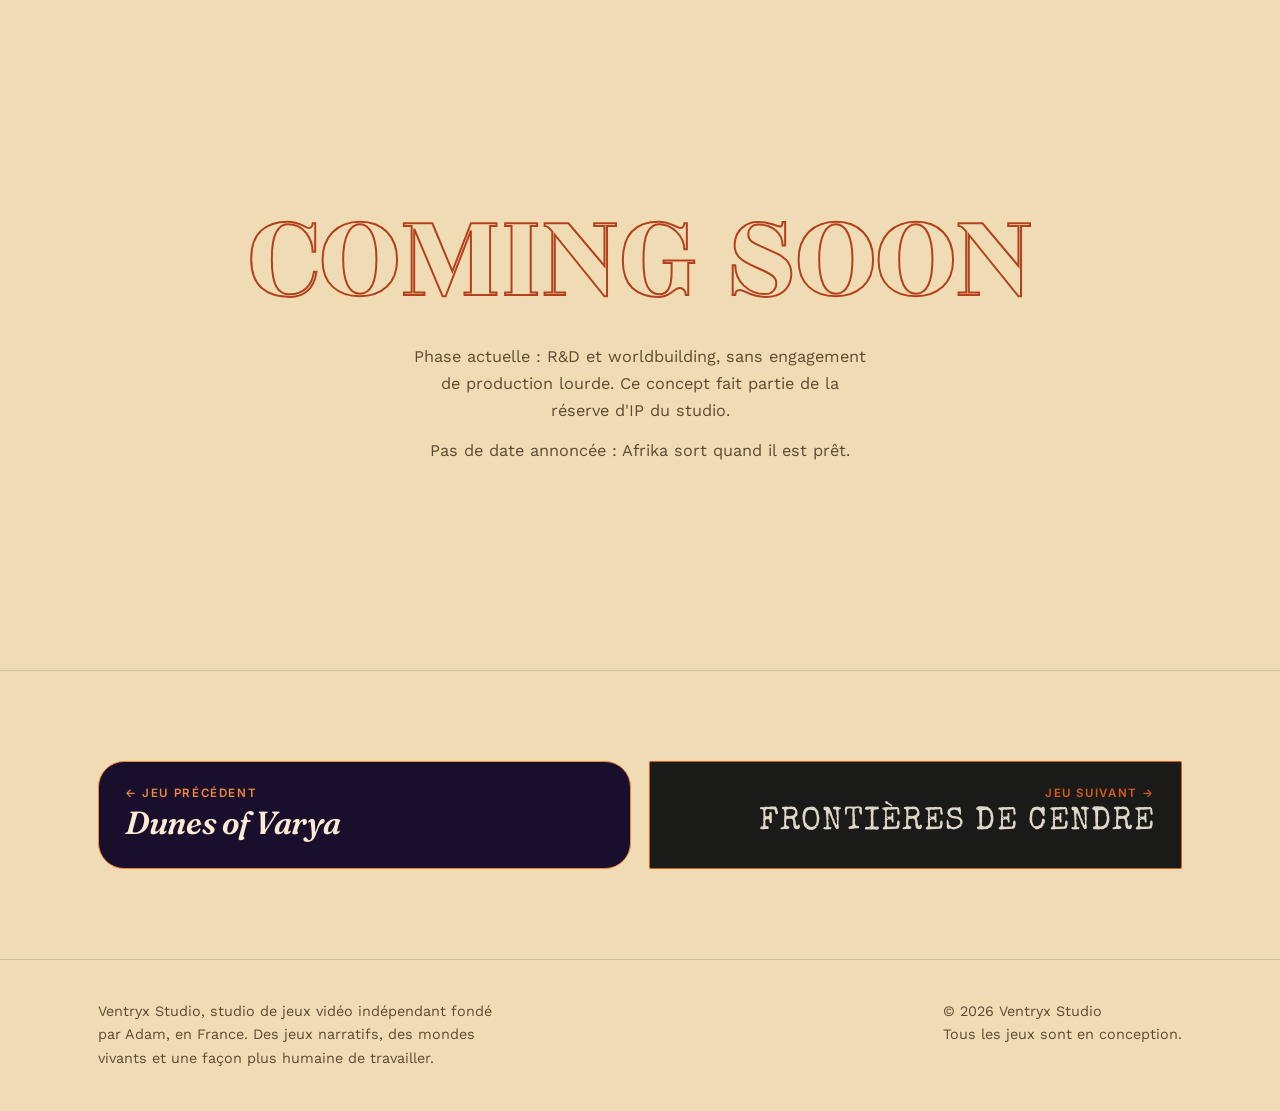
==== commit 08d30823: "release: v2.0.0 - Lancement V2 Ventryx Studio" ====
--- a/afrika.html
+++ b/afrika.html
@@ -7,7 +7,7 @@
 </head><body class="t-afrika"><div class="thread" aria-hidden="true"><i></i><b></b></div><div class="bubbles" aria-hidden="true"></div><div class="atmo" aria-hidden="true"></div><header class="top"><div class="wrap"><a class="brand" href="index.html">Ventryx Studio</a><nav class="nav" aria-label="Navigation"><a href="index.html">Accueil</a><a href="index.html#jeux" aria-current="page">Jeux</a><a href="studio.html">Le studio</a><a href="studio.html#vendetta">Vendetta System</a><a href="studio.html#roadmap">Roadmap</a></nav></div></header>
 <main>
 <section class="wrap hero">
- <div><div class="row"><span class="pill cs">Coming soon</span><span class="st world">Recherche narrative</span></div>
+ <div><div class="row"><span class="pill cs">Coming soon</span><span class="st world">Concept validé</span></div>
  <p class="genre">Action-aventure narrative · Monde ouvert réparti · Uchronie historique</p>
  <h1 class="title">Afrika</h1><p class="sub">Sables de Liberté</p>
  <p class="pitch">Yanis Ben Amar vit dans une Afrique sous domination coloniale. Le jeu part de faits historiques réels avant de basculer dans une uchronie où tes actions libèrent des territoires.</p>
@@ -24,6 +24,6 @@
  <p class="lead reveal" style="margin-top:22px;color:var(--mute)">Chaud, noble, organique : soleils couchants rasants, poussières d&#x27;or dans l&#x27;air, ombre fraîche des médinas contre la chaleur de la savane. Bois sculpté, cuivres, étoffes (Bazin, Kente, motifs berbères), terre cuite, latérite, zellige. Des cartes sur parchemin ou cuir gravé. Le monde est découpé en régions reliées par des hubs, comme The Witcher 3 ou Ghost of Tsushima, pour garder la qualité visuelle.</p>
  <div class="sw" role="list" aria-label="Palette"><div style="--w:30;background:#efdcb4;color:#111"><span>Sable</span><span>#efdcb4</span></div><div style="--w:18;background:#1e1209;color:#fff"><span>Terre brûlée</span><span>#1e1209</span></div><div style="--w:14;background:#e2c78c;color:#111"><span>Argile</span><span>#e2c78c</span></div><div style="--w:16;background:#b3411b;color:#fff"><span>Latérite</span><span>#b3411b</span></div><div style="--w:8;background:#d6a21f;color:#111"><span>Or étincelant</span><span>#d6a21f</span></div><div style="--w:8;background:#0f4b33;color:#fff"><span>Vert savane</span><span>#0f4b33</span></div><div style="--w:6;background:#1f4fa3;color:#fff"><span>Bleu cobalt</span><span>#1f4fa3</span></div></div><p class="split">Terre et argile 70 % · accents chauds 20 % · touches naturelles 10 %</p>
  <div class="spec-type"><div class="aa">Aa</div><div class="fn">Rozha One pour les titres<br>Work Sans pour le texte</div></div><div class="chips"><span>Latérite</span><span>Soleil rasant</span><span>Étoffes</span><span>Zellige</span><span>Parchemin</span></div></div></section>
-<section class="sec"><div class="wrap soon"><p class="big">Coming soon</p><p>Afrika est en cours de conception. Pas de date annoncée : le jeu sort quand il est prêt.</p></div></section>
+<section class="sec"><div class="wrap soon"><p class="big">Coming soon</p><p>Phase actuelle : R&amp;D et worldbuilding, sans engagement de production lourde. Ce concept fait partie de la réserve d&#x27;IP du studio.</p><p style="margin-top:14px">Pas de date annoncée : Afrika sort quand il est prêt.</p></div></section>
 <section class="sec"><div class="wrap adj"><a href="dunes-of-varya.html" style="--bg:#190e2c;--bg2:#2a1748;--fg:#fcebd2;--mute:#bda6b9;--a1:#f0883a;--a2:#ffcf6b;--line:color-mix(in srgb,#fcebd2 14%,transparent);--f-display:'Fraunces',Georgia,serif;--f-body:'Manrope',Georgia,serif;--r:26px;--bd:1px solid color-mix(in srgb,var(--a2) 28%,transparent);--tt:none;--ls:-.01em;--fw:600;--fs:italic"><span class="mono">← Jeu précédent</span><strong>Dunes of Varya</strong></a><a href="frontieres-de-cendre.html" style="--bg:#1a1b18;--bg2:#262720;--fg:#ddd7c7;--mute:#928f7f;--a1:#d65a1c;--a2:#8f9560;--line:color-mix(in srgb,#ddd7c7 14%,transparent);--f-display:'Special Elite',Georgia,serif;--f-body:'Source Serif 4',Georgia,serif;--r:2px;--bd:1px dashed color-mix(in srgb,var(--fg) 40%,transparent);--tt:uppercase;--ls:.04em;--fw:400;--fs:normal"><span class="mono">Jeu suivant →</span><strong>Frontières de Cendre</strong></a></div></section>
 </main><footer class="foot"><div class="wrap"><p>Ventryx Studio, studio de jeux vidéo indépendant fondé par Adam, en France. Des jeux narratifs, des mondes vivants et une façon plus humaine de travailler.</p><p>© 2026 Ventryx Studio<br>Tous les jeux sont en conception.</p></div></footer><script src="app.js"></script></body></html>
--- a/style.css
+++ b/style.css
@@ -113,6 +113,7 @@
 .metric span{color:var(--mute);font-size:.85rem}
 .gg{display:grid;grid-template-columns:repeat(auto-fit,minmax(min(100%,330px),1fr));gap:20px;margin-top:22px}
 .gg.one{grid-template-columns:minmax(0,1fr)}
+.sgrp{margin:18px 0 0;color:var(--mute);font-size:.95rem;max-width:70ch}
 .grp{margin:44px 0 0;font:700 1.15rem 'Inter',sans-serif;letter-spacing:-.02em}
 .gcard{position:relative;display:flex;flex-direction:column;gap:12px;padding:26px;background:radial-gradient(70% 60% at 0 0,color-mix(in srgb,var(--a1) 18%,transparent),transparent 70%),var(--bg);color:var(--fg);border:1px solid color-mix(in srgb,var(--a1) 35%,transparent);border-radius:14px;overflow:hidden;min-width:0;transition:transform .3s,border-color .3s,box-shadow .3s}
 .gcard:hover{transform:translateY(-6px);border-color:var(--a1);box-shadow:0 16px 40px -16px color-mix(in srgb,var(--a1) 50%,transparent)}
